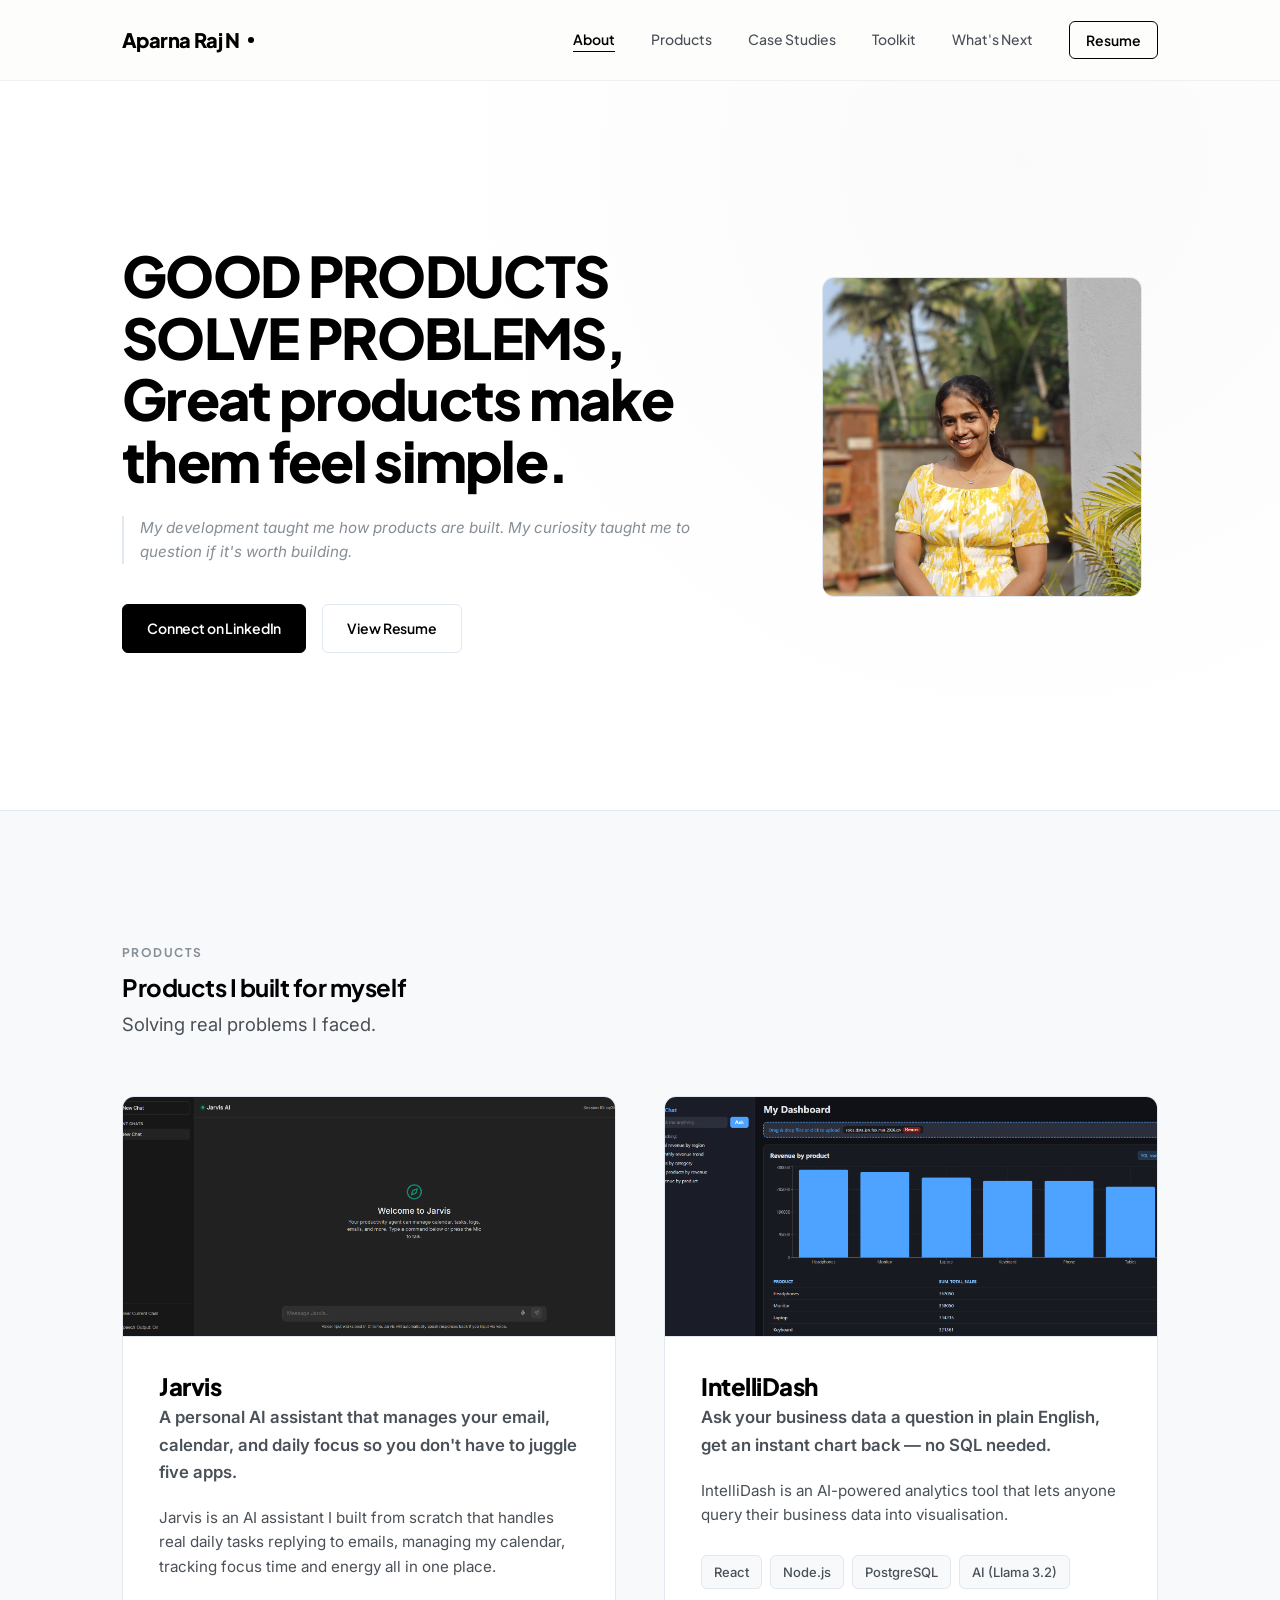
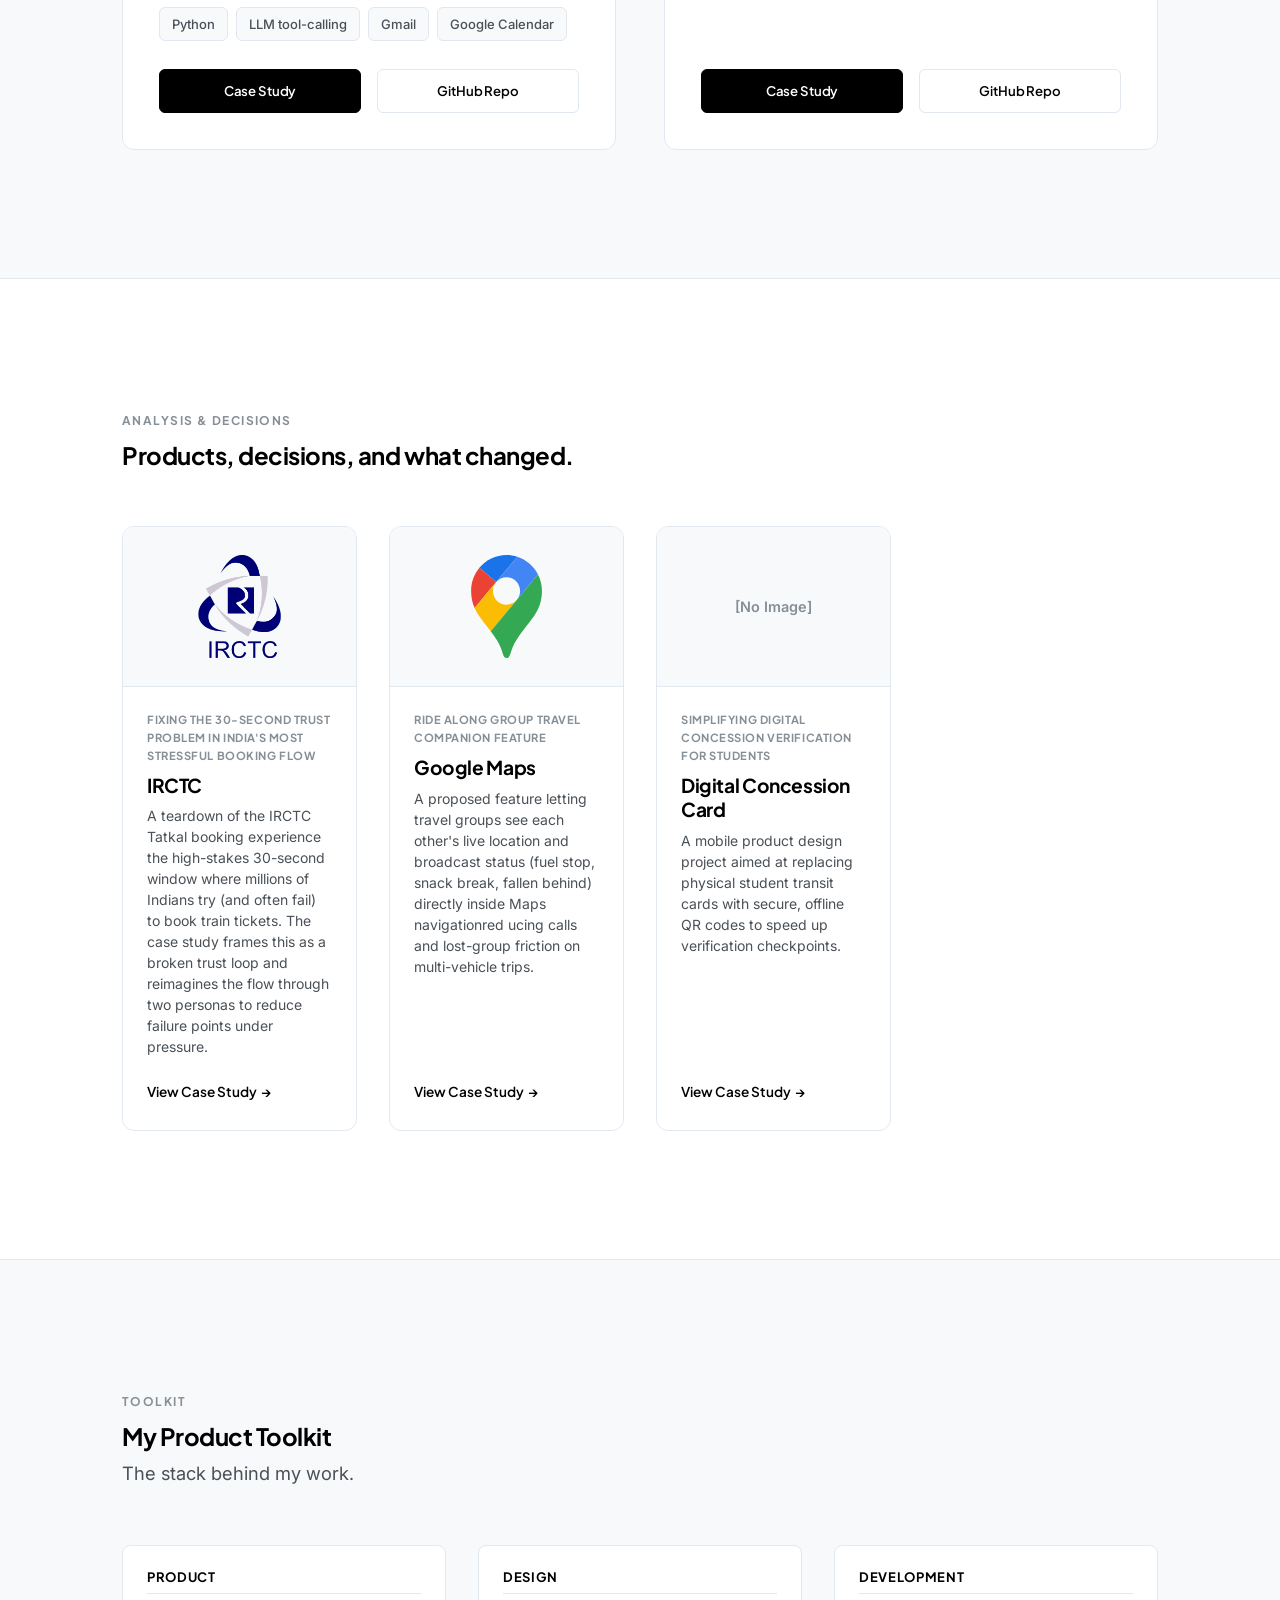
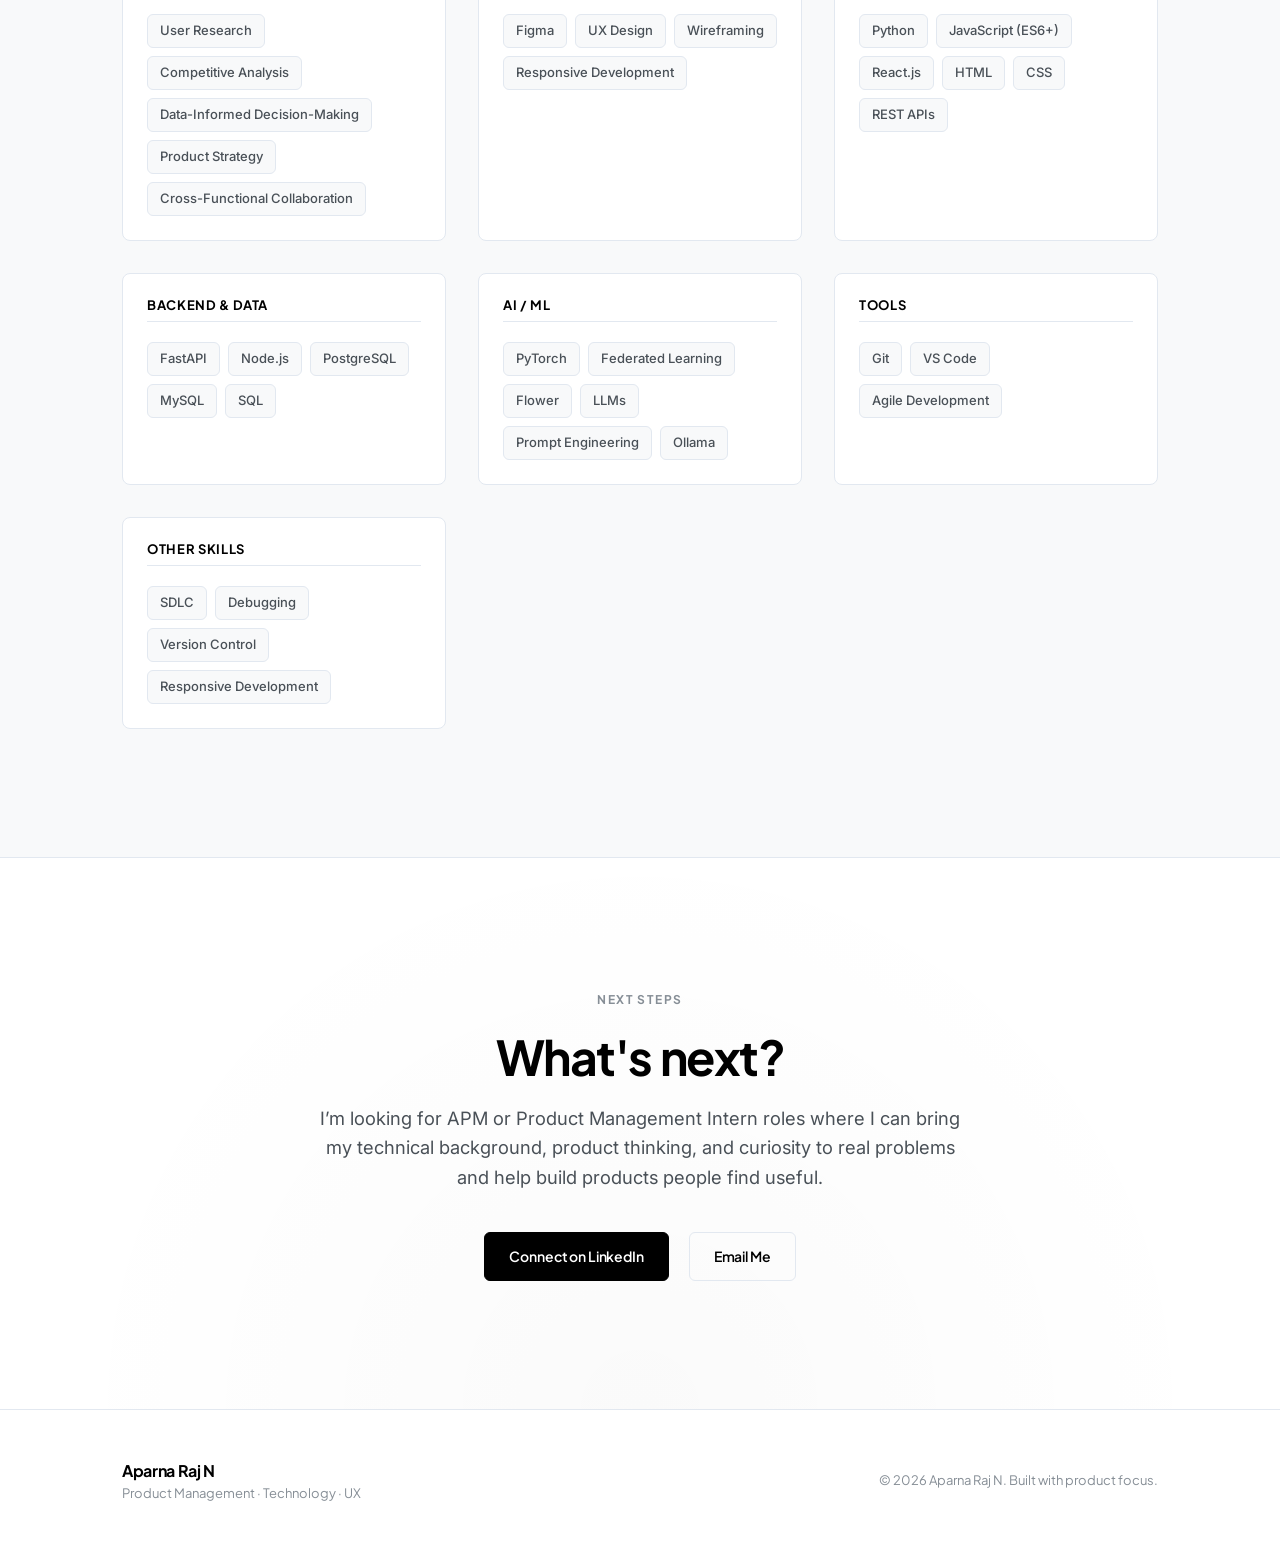
==== index.html @ 13a11ca1 "Initial commit: Dynamic product portfolio with official case studies" ====
<!DOCTYPE html>
<html lang="en">
<head>
  <meta charset="UTF-8">
  <meta name="viewport" content="width=device-width, initial-scale=1.0">
  <title>Product Management Portfolio</title>
  <meta name="description" content="Product Management / Product Builder Portfolio Website">
  <link rel="stylesheet" href="style.css?v=1.2">
</head>
<body>

  <!-- Sticky/Minimal Navigation Bar -->
  <header id="mainHeader">
    <div class="container nav-container">
      <a href="#" class="logo" id="logoName">
        <!-- Dynamically filled -->
      </a>
      
      <button class="mobile-nav-toggle" id="menuToggle" aria-label="Toggle navigation menu">
        <span class="hamburger"></span>
      </button>

      <nav class="nav-menu-wrapper">
        <ul class="nav-menu" id="navMenu">
          <li><a href="#about" class="nav-link">About</a></li>
          <li><a href="#products" class="nav-link">Products</a></li>
          <li><a href="#case-studies" class="nav-link">Case Studies</a></li>
          <li><a href="#toolkit" class="nav-link">Toolkit</a></li>
          <li><a href="#whats-next" class="nav-link">What's Next</a></li>
          <li><a href="#" class="nav-resume-btn" id="navResume" target="_blank" rel="noopener">Resume</a></li>
        </ul>
      </nav>
    </div>
  </header>

  <!-- HERO / ABOUT Section -->
  <section class="hero" id="about">
    <div class="container">
      <div class="about-layout">
        <!-- Left Column -->
        <div class="about-info">
          <span class="eyebrow-text" id="heroEyebrow"></span>
          <h1 class="hero-headline" id="heroHeadline"></h1>
          <p class="about-p" id="heroAbout"></p>
          <p class="subline-text" id="heroSubline"></p>
          <div class="hero-actions" id="heroActions">
            <a href="#" class="btn btn-primary" id="heroLinkedIn" target="_blank" rel="noopener">Connect on LinkedIn</a>
            <a href="#" class="btn btn-secondary" id="heroResume" target="_blank" rel="noopener">View Resume</a>
          </div>
        </div>
        <!-- Right Column -->
        <div class="about-visual" id="aboutVisual">
          <div class="photo-container" id="photoContainer">
            <!-- Dynamically populated if photo is provided -->
          </div>
        </div>
      </div>
    </div>
  </section>

  <!-- PRODUCTS I BUILT FOR MYSELF Section -->
  <section class="section-padding products-section" id="products">
    <div class="container">
      <div class="section-header">
        <span class="section-label">Products</span>
        <h2>Products I built for myself</h2>
        <p class="section-subheading">Solving real problems I faced.</p>
      </div>
      <div class="products-grid" id="productsGrid">
        <!-- Dynamic product cards -->
      </div>
    </div>
  </section>

  <!-- CASE STUDIES Section -->
  <section class="section-padding case-studies-section" id="case-studies">
    <div class="container">
      <div class="section-header">
        <span class="section-label">Analysis & Decisions</span>
        <h2>Products, decisions, and what changed.</h2>
      </div>
      <div class="case-studies-grid" id="caseStudiesGrid">
        <!-- Dynamic case study cards -->
      </div>
    </div>
  </section>

  <!-- PRODUCT TOOLKIT Section -->
  <section class="section-padding toolkit-section" id="toolkit">
    <div class="container">
      <div class="section-header">
        <span class="section-label">Toolkit</span>
        <h2>My Product Toolkit</h2>
        <p class="section-subheading">The stack behind my work.</p>
      </div>
      <div class="toolkit-grid" id="toolkitGrid">
        <!-- Dynamic categories -->
      </div>
    </div>
  </section>

  <!-- WHAT'S NEXT Section -->
  <section class="section-padding contact-section" id="whats-next">
    <div class="container">
      <div class="contact-box">
        <span class="section-label" id="whatsNextEyebrow">Next Steps</span>
        <h2 id="whatsNextHeading"></h2>
        <p id="whatsNextDescription"></p>
        
        <div class="contact-buttons" id="contactButtons">
          <a href="#" class="btn btn-primary" id="contactLinkedIn" target="_blank" rel="noopener">Connect on LinkedIn</a>
          <a href="#" class="btn btn-secondary" id="contactEmail">Email Me</a>
        </div>
      </div>
    </div>
  </section>

  <!-- FOOTER -->
  <footer>
    <div class="container footer-container">
      <div>
        <div class="footer-brand" id="footerBrand"></div>
        <div class="footer-subtitle" id="footerSubtitle">Product Management · Technology · UX</div>
      </div>
      <div class="footer-copy" id="footerCopy">
      </div>
    </div>
  </footer>

  <!-- Link portfolio data configuration first, then app logic -->
  <script src="portfolio-data.js?v=1.2"></script>
  <script src="main.js?v=1.2"></script>
</body>
</html>
---- style.css ----
@import url('https://fonts.googleapis.com/css2?family=Plus+Jakarta+Sans:ital,wght@0,300;0,400;0,500;0,600;0,700;0,800;1,400&family=Inter:wght@300;400;500;600;700&display=swap');

/* --- CUSTOM VARIABLES --- */
:root {
  --bg-primary: #FFFFFF;      /* Pure white */
  --bg-secondary: #F8F9FA;    /* Soft gray */
  --bg-accent-light: #E9ECEF; /* Soft gray tag background */
  --text-primary: #000000;    /* Monochrome black */
  --text-secondary: #495057;  /* Slate/zinc dark gray */
  --text-muted: #868E96;      /* Muted gray */
  --accent: #000000;          /* Monochrome black */
  --accent-hover: #212529;    /* Dark gray for hover */
  --accent-rgb: 0, 0, 0;      /* RGB components of accent */
  --border-color: #E2E8F0;    /* Thin subtle border */
  --border-hover: #495057;    /* Active border */
  --font-display: 'Plus Jakarta Sans', -apple-system, BlinkMacSystemFont, "Segoe UI", Roboto, sans-serif;
  --font-body: 'Inter', -apple-system, BlinkMacSystemFont, "Segoe UI", Roboto, sans-serif;
  --max-width: 1100px;
  --transition-smooth: 0.4s cubic-bezier(0.16, 1, 0.3, 1);
  --transition-fast: 0.2s cubic-bezier(0.16, 1, 0.3, 1);
}

/* --- RESET & BASE STYLES --- */
* {
  box-sizing: border-box;
  margin: 0;
  padding: 0;
}

html {
  scroll-behavior: smooth;
  background-color: var(--bg-primary);
  color: var(--text-primary);
  font-family: var(--font-body);
  font-size: 16px;
  line-height: 1.6;
  -webkit-font-smoothing: antialiased;
  -moz-osx-font-smoothing: grayscale;
}

body {
  overflow-x: hidden;
  background-color: var(--bg-primary);
}

a {
  color: inherit;
  text-decoration: none;
  transition: var(--transition-fast);
}

img {
  max-width: 100%;
  height: auto;
  display: block;
}

/* --- TYPOGRAPHY --- */
h1, h2, h3, h4, h5, h6 {
  font-family: var(--font-display);
  font-weight: 700;
  line-height: 1.15;
  letter-spacing: -0.02em;
  color: var(--text-primary);
}

p {
  color: var(--text-secondary);
  font-weight: 400;
  line-height: 1.625;
}

.text-lead {
  font-size: 1.25rem;
  line-height: 1.5;
  color: var(--text-secondary);
  font-weight: 400;
}

.text-small {
  font-size: 0.875rem;
  color: var(--text-secondary);
}

.section-tag {
  font-family: var(--font-display);
  font-size: 0.75rem;
  font-weight: 700;
  text-transform: uppercase;
  letter-spacing: 0.12em;
  color: var(--accent);
  display: inline-block;
  margin-bottom: 1rem;
}

/* --- LAYOUT UTILITIES --- */
.container {
  max-width: var(--max-width);
  margin: 0 auto;
  padding: 0 2rem;
}

.section-padding {
  padding: 8rem 0;
}

.grid {
  display: grid;
  gap: 2rem;
}

.flex {
  display: flex;
  gap: 1rem;
  align-items: center;
}

/* --- BUTTONS --- */
.btn {
  display: inline-flex;
  align-items: center;
  justify-content: center;
  font-family: var(--font-display);
  font-weight: 600;
  font-size: 0.875rem;
  padding: 0.75rem 1.5rem;
  border-radius: 6px;
  cursor: pointer;
  transition: var(--transition-smooth);
  gap: 0.5rem;
  letter-spacing: -0.01em;
}

.btn-primary {
  background-color: var(--accent);
  color: #ffffff;
  border: 1px solid var(--accent);
}

.btn-primary:hover {
  background-color: var(--accent-hover);
  border-color: var(--accent-hover);
  transform: translateY(-1px);
}

.btn-secondary {
  background-color: transparent;
  color: var(--text-primary);
  border: 1px solid var(--border-color);
}

.btn-secondary:hover {
  background-color: var(--bg-secondary);
  border-color: var(--border-hover);
  transform: translateY(-1px);
}

/* --- NAVIGATION HEADER --- */
header {
  position: fixed;
  top: 0;
  left: 0;
  right: 0;
  z-index: 100;
  background-color: rgba(253, 253, 251, 0.85);
  backdrop-filter: blur(12px);
  -webkit-backdrop-filter: blur(12px);
  border-bottom: 1px solid rgba(228, 228, 231, 0.5);
  transition: var(--transition-smooth);
}

header.scrolled {
  padding: 0.75rem 0;
  background-color: rgba(253, 253, 251, 0.95);
  box-shadow: 0 4px 30px rgba(0, 0, 0, 0.02);
}

.nav-container {
  display: flex;
  justify-content: space-between;
  align-items: center;
  height: 5rem;
  transition: var(--transition-smooth);
}

header.scrolled .nav-container {
  height: 4rem;
}

.logo {
  font-family: var(--font-display);
  font-weight: 800;
  font-size: 1.25rem;
  letter-spacing: -0.03em;
  color: var(--text-primary);
  display: flex;
  align-items: center;
  gap: 0.5rem;
}

.logo-dot {
  width: 6px;
  height: 6px;
  background-color: var(--accent);
  border-radius: 50%;
  display: inline-block;
}

.nav-menu {
  display: flex;
  list-style: none;
  align-items: center;
  gap: 2.25rem;
}

.nav-link {
  font-family: var(--font-display);
  font-size: 0.875rem;
  font-weight: 500;
  color: var(--text-secondary);
  position: relative;
  padding: 0.25rem 0;
}

.nav-link:hover {
  color: var(--text-primary);
}

.nav-link::after {
  content: '';
  position: absolute;
  bottom: 0;
  left: 0;
  width: 100%;
  height: 1.5px;
  background-color: var(--accent);
  transform: scaleX(0);
  transform-origin: right;
  transition: transform 0.3s cubic-bezier(0.16, 1, 0.3, 1);
}

.nav-link:hover::after,
.nav-link.active::after {
  transform: scaleX(1);
  transform-origin: left;
}

.nav-link.active {
  color: var(--text-primary);
  font-weight: 600;
}

.nav-resume-btn {
  font-family: var(--font-display);
  font-size: 0.875rem;
  font-weight: 600;
  color: var(--accent);
  border: 1.5px solid var(--accent);
  padding: 0.45rem 1rem;
  border-radius: 6px;
  transition: var(--transition-smooth);
}

.nav-resume-btn:hover {
  background-color: var(--accent);
  color: #ffffff;
}

/* Mobile Nav Toggle */
.mobile-nav-toggle {
  display: none;
  background: none;
  border: none;
  cursor: pointer;
  padding: 0.5rem;
  z-index: 110;
}

.hamburger {
  display: block;
  width: 20px;
  height: 2px;
  background-color: var(--text-primary);
  position: relative;
  transition: var(--transition-smooth);
}

.hamburger::before,
.hamburger::after {
  content: '';
  display: block;
  width: 20px;
  height: 2px;
  background-color: var(--text-primary);
  position: absolute;
  transition: var(--transition-smooth);
}

.hamburger::before { top: -6px; }
.hamburger::after { bottom: -6px; }

.mobile-nav-toggle.active .hamburger {
  background-color: transparent;
}
.mobile-nav-toggle.active .hamburger::before {
  transform: rotate(45deg);
  top: 0;
}
.mobile-nav-toggle.active .hamburger::after {
  transform: rotate(-45deg);
  bottom: 0;
}

/* --- HERO / ABOUT SECTION --- */
.hero {
  min-height: 90vh;
  display: flex;
  align-items: center;
  padding-top: 8rem;
  padding-bottom: 4rem;
  background: radial-gradient(circle at 80% 20%, rgba(0, 0, 0, 0.02) 0%, transparent 50%);
}

.about-layout {
  display: grid;
  grid-template-columns: 1.25fr 0.75fr;
  gap: 6rem;
  align-items: center;
}

.about-info {
  display: flex;
  flex-direction: column;
  gap: 1.5rem;
}

.eyebrow-text {
  font-family: var(--font-display);
  font-size: 0.75rem;
  font-weight: 700;
  text-transform: uppercase;
  letter-spacing: 0.12em;
  color: var(--text-muted);
}

.hero-headline {
  font-size: 3.5rem;
  font-weight: 800;
  line-height: 1.1;
  letter-spacing: -0.03em;
  color: var(--text-primary);
}

.about-p {
  font-size: 1.15rem;
  line-height: 1.6;
  color: var(--text-secondary);
}

.subline-text {
  font-size: 0.95rem;
  line-height: 1.6;
  color: var(--text-muted);
  border-left: 2px solid var(--border-color);
  padding-left: 1rem;
  font-style: italic;
}

.hero-actions {
  display: flex;
  gap: 1rem;
  margin-top: 1rem;
  flex-wrap: wrap;
}

.about-visual {
  display: flex;
  justify-content: center;
  align-items: center;
}

.photo-container {
  width: 100%;
  max-width: 320px;
  aspect-ratio: 1;
  border-radius: 12px;
  border: 1px solid var(--border-color);
  background-color: var(--bg-secondary);
  overflow: hidden;
  display: flex;
  align-items: center;
  justify-content: center;
  transition: var(--transition-smooth);
}

.photo-container:hover {
  border-color: var(--border-hover);
  transform: translateY(-2px);
}

.photo-container img {
  width: 100%;
  height: 100%;
  object-fit: cover;
}

/* --- PORTFOLIO SECTIONS & GRIDS --- */
.section-label {
  font-family: var(--font-display);
  font-size: 0.75rem;
  font-weight: 700;
  text-transform: uppercase;
  letter-spacing: 0.12em;
  color: var(--text-muted);
  display: inline-block;
  margin-bottom: 0.75rem;
}

.section-subheading {
  font-size: 1.15rem;
  color: var(--text-secondary);
  margin-top: 0.5rem;
  font-weight: 400;
}

/* Products I Built For Myself Section */
.products-section {
  border-top: 1px solid var(--border-color);
  background-color: var(--bg-secondary);
}

.products-grid {
  display: grid;
  grid-template-columns: repeat(2, 1fr);
  gap: 3rem;
  margin-top: 3.5rem;
}

.product-card {
  display: flex;
  flex-direction: column;
  background-color: var(--bg-primary);
  border: 1px solid var(--border-color);
  border-radius: 12px;
  overflow: hidden;
  transition: var(--transition-smooth);
}

.product-card:hover {
  transform: translateY(-4px);
  border-color: var(--border-hover);
  box-shadow: 0 12px 30px rgba(0, 0, 0, 0.03);
}

.product-card-image {
  height: 240px;
  background-color: var(--bg-secondary);
  position: relative;
  overflow: hidden;
  display: flex;
  align-items: center;
  justify-content: center;
  border-bottom: 1px solid var(--border-color);
}

.product-card-image img {
  width: 100%;
  height: 100%;
  object-fit: cover;
  transition: var(--transition-smooth);
}

.product-card:hover .product-card-image img {
  transform: scale(1.02);
}

.product-card-content {
  padding: 2.25rem;
  display: flex;
  flex-direction: column;
  flex-grow: 1;
  gap: 1.25rem;
}

.product-card-header {
  display: flex;
  flex-direction: column;
  gap: 0.25rem;
}

.product-card-name {
  font-size: 1.5rem;
  font-weight: 800;
  letter-spacing: -0.02em;
  color: var(--text-primary);
}

.product-card-tagline {
  font-size: 1.05rem;
  font-weight: 600;
  color: var(--text-secondary);
}

.product-card-desc {
  font-size: 0.95rem;
  line-height: 1.6;
  color: var(--text-secondary);
  margin-bottom: 0.5rem;
}

.product-card-tech {
  display: flex;
  flex-wrap: wrap;
  gap: 0.5rem;
  margin-bottom: 0.5rem;
}

.product-card-actions {
  display: flex;
  gap: 1rem;
  margin-top: auto;
}

.product-card-actions .btn {
  flex: 1;
  padding: 0.65rem 1rem;
  font-size: 0.825rem;
}

/* Case Studies Section */
.case-studies-section {
  border-top: 1px solid var(--border-color);
}

.case-studies-grid {
  display: grid;
  grid-template-columns: repeat(4, 1fr);
  gap: 2rem;
  margin-top: 3.5rem;
}

.case-study-card {
  display: flex;
  flex-direction: column;
  background-color: var(--bg-primary);
  border: 1px solid var(--border-color);
  border-radius: 12px;
  overflow: hidden;
  transition: var(--transition-smooth);
}

.case-study-card:hover {
  transform: translateY(-4px);
  border-color: var(--border-hover);
  box-shadow: 0 12px 30px rgba(0, 0, 0, 0.03);
}

.case-study-card-image {
  height: 160px;
  background-color: var(--bg-secondary);
  overflow: hidden;
  display: flex;
  align-items: center;
  justify-content: center;
  border-bottom: 1px solid var(--border-color);
  padding: 1.75rem; /* Breathing room for logos */
}

.case-study-card-image img {
  max-width: 100%;
  max-height: 100%;
  object-fit: contain;
  transition: var(--transition-smooth);
}

.case-study-card:hover .case-study-card-image img {
  transform: scale(1.02);
}

.case-study-card-content {
  padding: 1.5rem;
  display: flex;
  flex-direction: column;
  flex-grow: 1;
}

.case-study-card-subtitle {
  font-family: var(--font-display);
  font-size: 0.7rem;
  font-weight: 700;
  text-transform: uppercase;
  letter-spacing: 0.05em;
  color: var(--text-muted);
  margin-bottom: 0.5rem;
}

.case-study-card-title {
  font-size: 1.2rem;
  font-weight: 700;
  line-height: 1.3;
  margin-bottom: 0.5rem;
  color: var(--text-primary);
}

.case-study-card-desc {
  font-size: 0.875rem;
  color: var(--text-secondary);
  line-height: 1.5;
  margin-bottom: 1.5rem;
  flex-grow: 1;
}

.case-study-card-link {
  display: inline-flex;
  align-items: center;
  font-family: var(--font-display);
  font-weight: 600;
  font-size: 0.85rem;
  color: var(--text-primary);
  gap: 0.25rem;
  margin-top: auto;
  border-bottom: 1px solid transparent;
  width: fit-content;
  padding-bottom: 2px;
  transition: var(--transition-fast);
}

.case-study-card-link span {
  transition: var(--transition-smooth);
}

.case-study-card:hover .case-study-card-link {
  border-bottom-color: var(--text-primary);
}

.case-study-card:hover .case-study-card-link span {
  transform: translateX(4px);
}

/* Product Toolkit Section */
.toolkit-section {
  border-top: 1px solid var(--border-color);
  background-color: var(--bg-secondary);
}

.toolkit-grid {
  display: grid;
  grid-template-columns: repeat(auto-fill, minmax(240px, 1fr));
  gap: 2rem;
  margin-top: 3.5rem;
}

.toolkit-category-card {
  border: 1px solid var(--border-color);
  border-radius: 8px;
  padding: 1.5rem;
  background-color: var(--bg-primary);
  display: flex;
  flex-direction: column;
  gap: 1.25rem;
  transition: var(--transition-smooth);
}

.toolkit-category-card:hover {
  border-color: var(--border-hover);
  transform: translateY(-2px);
}

.toolkit-category-title {
  font-family: var(--font-display);
  font-size: 0.8125rem;
  font-weight: 700;
  text-transform: uppercase;
  letter-spacing: 0.05em;
  color: var(--text-primary);
  border-bottom: 1px solid var(--border-color);
  padding-bottom: 0.5rem;
}

.toolkit-chips-container {
  display: flex;
  flex-wrap: wrap;
  gap: 0.5rem;
}

.toolkit-chip {
  font-size: 0.8125rem;
  background-color: var(--bg-secondary);
  border: 1px solid var(--border-color);
  padding: 0.35rem 0.75rem;
  border-radius: 6px;
  font-weight: 500;
  color: var(--text-secondary);
  transition: var(--transition-fast);
}

.toolkit-chip:hover {
  background-color: var(--bg-accent-light);
  color: var(--text-primary);
  border-color: var(--border-hover);
}

/* What's Next Section */
.contact-section {
  border-top: 1px solid var(--border-color);
  text-align: center;
  background: radial-gradient(circle at center bottom, rgba(0, 0, 0, 0.02) 0%, transparent 70%);
}

.contact-box {
  max-width: 650px;
  margin: 0 auto;
}

.contact-box h2 {
  font-size: 3rem;
  letter-spacing: -0.03em;
  margin-top: 0.5rem;
  margin-bottom: 1.25rem;
}

.contact-box p {
  font-size: 1.15rem;
  line-height: 1.6;
  color: var(--text-secondary);
  margin-bottom: 2.5rem;
}

.contact-buttons {
  display: flex;
  justify-content: center;
  gap: 1.25rem;
}

/* --- FOOTER --- */
footer {
  border-top: 1px solid var(--border-color);
  padding: 3rem 0;
  font-family: var(--font-display);
}

.footer-container {
  display: flex;
  justify-content: space-between;
  align-items: center;
}

.footer-brand {
  font-weight: 700;
  font-size: 1rem;
  letter-spacing: -0.02em;
}

.footer-subtitle {
  font-size: 0.8125rem;
  color: var(--text-muted);
}

.footer-copy {
  font-size: 0.8125rem;
  color: var(--text-muted);
}

/* --- CASE STUDIES LAYOUT --- */
.case-study-progress {
  position: fixed;
  top: 0;
  left: 0;
  height: 3px;
  background-color: var(--accent);
  z-index: 101;
  width: 0%;
  transition: width 0.1s linear;
}

.case-study-hero {
  padding-top: 9rem;
  padding-bottom: 4rem;
  background-color: var(--bg-secondary);
  border-bottom: 1px solid var(--border-color);
}

.case-study-tag {
  display: inline-block;
  font-family: var(--font-display);
  font-size: 0.75rem;
  font-weight: 700;
  text-transform: uppercase;
  letter-spacing: 0.08em;
  color: var(--accent);
  background-color: var(--bg-accent-light);
  padding: 0.35rem 0.75rem;
  border-radius: 4px;
  margin-bottom: 1.5rem;
}

.case-study-hero h1 {
  font-size: 3.25rem;
  line-height: 1.15;
  letter-spacing: -0.03em;
  margin-bottom: 1.5rem;
  max-width: 900px;
}

.case-study-intro-grid {
  display: grid;
  grid-template-columns: 2fr 1fr;
  gap: 4rem;
  margin-top: 3rem;
  align-items: start;
}

.case-study-summary {
  font-size: 1.25rem;
  line-height: 1.55;
  color: var(--text-secondary);
  font-weight: 300;
}

.case-study-metadata {
  display: grid;
  grid-template-columns: repeat(2, 1fr);
  gap: 1.5rem;
  border-left: 1px solid var(--border-color);
  padding-left: 2rem;
}

.meta-item-label {
  font-family: var(--font-display);
  font-size: 0.75rem;
  text-transform: uppercase;
  letter-spacing: 0.05em;
  color: var(--text-muted);
  font-weight: 600;
  margin-bottom: 0.25rem;
}

.meta-item-value {
  font-size: 0.95rem;
  font-weight: 600;
  color: var(--text-primary);
}

.case-study-container {
  display: grid;
  grid-template-columns: 2.2fr 0.8fr;
  gap: 5rem;
  padding: 5rem 0;
}

.case-study-body section {
  margin-bottom: 4.5rem;
}

.case-study-body h2 {
  font-size: 1.875rem;
  letter-spacing: -0.02em;
  margin-bottom: 1.25rem;
  padding-bottom: 0.5rem;
  border-bottom: 1.5px solid var(--text-primary);
  display: flex;
  align-items: center;
  gap: 0.75rem;
}

.section-num {
  font-size: 1.1rem;
  color: var(--text-muted);
  font-weight: 400;
  font-family: var(--font-display);
}

.case-study-body h3 {
  font-size: 1.25rem;
  margin-top: 2rem;
  margin-bottom: 0.75rem;
}

.case-study-body p {
  font-size: 1.05rem;
  line-height: 1.65;
  margin-bottom: 1.5rem;
}

.case-study-body ul, .case-study-body ol {
  margin-bottom: 1.5rem;
  padding-left: 1.5rem;
  color: var(--text-secondary);
  font-size: 1.05rem;
  line-height: 1.65;
}

.case-study-body li {
  margin-bottom: 0.5rem;
}

.decision-card {
  background-color: var(--bg-secondary);
  border-left: 4px solid var(--accent);
  padding: 2rem;
  border-radius: 0 8px 8px 0;
  margin: 2.5rem 0;
}

.decision-card-title {
  font-family: var(--font-display);
  font-weight: 700;
  font-size: 1.05rem;
  color: var(--text-primary);
  margin-bottom: 0.75rem;
  text-transform: uppercase;
  letter-spacing: 0.02em;
  display: flex;
  align-items: center;
  gap: 0.5rem;
}

.decision-card p {
  margin-bottom: 0;
  font-size: 0.975rem;
}

.metrics-row {
  display: grid;
  grid-template-columns: repeat(3, 1fr);
  gap: 1.5rem;
  margin: 2.5rem 0;
}

.metric-card {
  background-color: var(--bg-primary);
  border: 1px solid var(--border-color);
  padding: 1.75rem;
  border-radius: 8px;
  text-align: center;
}

.metric-value {
  font-family: var(--font-display);
  font-size: 2.5rem;
  font-weight: 800;
  color: var(--accent);
  line-height: 1;
  margin-bottom: 0.5rem;
}

.metric-label {
  font-size: 0.875rem;
  font-weight: 600;
  color: var(--text-primary);
  margin-bottom: 0.25rem;
}

.metric-desc {
  font-size: 0.775rem;
  color: var(--text-muted);
}

.data-table-wrapper {
  overflow-x: auto;
  margin: 2.5rem 0;
  border: 1px solid var(--border-color);
  border-radius: 8px;
}

.data-table {
  width: 100%;
  border-collapse: collapse;
  text-align: left;
  font-size: 0.95rem;
}

.data-table th, .data-table td {
  padding: 1rem 1.25rem;
  border-bottom: 1px solid var(--border-color);
}

.data-table th {
  background-color: var(--bg-secondary);
  font-family: var(--font-display);
  font-weight: 700;
  color: var(--text-primary);
}

.data-table tr:last-child td {
  border-bottom: none;
}

.case-study-sidebar {
  position: sticky;
  top: 8rem;
  height: fit-content;
}

.sidebar-title {
  font-family: var(--font-display);
  font-size: 0.8125rem;
  font-weight: 700;
  text-transform: uppercase;
  letter-spacing: 0.05em;
  color: var(--text-muted);
  margin-bottom: 1.25rem;
}

.sidebar-toc {
  list-style: none;
  display: flex;
  flex-direction: column;
  gap: 0.75rem;
}

.toc-link {
  font-size: 0.875rem;
  color: var(--text-secondary);
  display: block;
  border-left: 2px solid transparent;
  padding-left: 0.75rem;
  transition: var(--transition-fast);
}

.toc-link:hover, .toc-link.active {
  color: var(--accent);
  border-left-color: var(--accent);
  font-weight: 500;
}

.case-study-image {
  margin: 3rem 0;
  border: 1px solid var(--border-color);
  border-radius: 12px;
  overflow: hidden;
  box-shadow: 0 20px 40px rgba(0,0,0,0.02);
}

.case-study-image caption {
  display: block;
  padding: 1rem 1.5rem;
  background-color: var(--bg-secondary);
  font-size: 0.85rem;
  color: var(--text-secondary);
  border-top: 1px solid var(--border-color);
  text-align: left;
}

/* --- RESUME PAGE & PRINT STYLES --- */
.resume-section {
  padding-top: 8rem;
  padding-bottom: 5rem;
}

.resume-header-row {
  display: flex;
  justify-content: space-between;
  align-items: flex-end;
  border-bottom: 2px solid var(--text-primary);
  padding-bottom: 1.5rem;
  margin-bottom: 3rem;
}

.resume-name h1 {
  font-size: 2.75rem;
  letter-spacing: -0.03em;
  margin-bottom: 0.25rem;
}

.resume-title-sub {
  font-size: 1.15rem;
  color: var(--text-secondary);
  font-weight: 500;
  font-family: var(--font-display);
}

.resume-contact-info {
  text-align: right;
  font-size: 0.875rem;
  color: var(--text-secondary);
  line-height: 1.5;
}

.resume-layout {
  display: grid;
  grid-template-columns: 2fr 1fr;
  gap: 4rem;
}

.resume-block {
  margin-bottom: 2.5rem;
}

.resume-block-title {
  font-size: 1.25rem;
  text-transform: uppercase;
  letter-spacing: 0.05em;
  border-bottom: 1px solid var(--border-color);
  padding-bottom: 0.5rem;
  margin-bottom: 1.25rem;
}

.resume-item {
  margin-bottom: 1.75rem;
}

.resume-item:last-child {
  margin-bottom: 0;
}

.resume-item-header {
  display: flex;
  justify-content: space-between;
  align-items: baseline;
  margin-bottom: 0.5rem;
}

.resume-item-title {
  font-size: 1.05rem;
  font-weight: 700;
}

.resume-item-org {
  font-size: 0.95rem;
  color: var(--accent);
  font-weight: 600;
}

.resume-item-date {
  font-size: 0.85rem;
  color: var(--text-muted);
  font-weight: 500;
}

.resume-item-bullets {
  padding-left: 1.25rem;
  font-size: 0.925rem;
  color: var(--text-secondary);
}

.resume-item-bullets li {
  margin-bottom: 0.35rem;
}

.skills-list {
  display: flex;
  flex-wrap: wrap;
  gap: 0.5rem;
}

.skill-tag {
  font-size: 0.8125rem;
  background-color: var(--bg-secondary);
  border: 1px solid var(--border-color);
  padding: 0.35rem 0.75rem;
  border-radius: 4px;
  font-weight: 500;
}

/* --- PRODUCT THINKING VIEW INTRO --- */
.thinking-intro {
  padding-top: 9rem;
  padding-bottom: 3rem;
}

/* --- ANIMATION DEFINITIONS --- */
.animate-fade-in {
  opacity: 0;
  transform: translateY(15px);
  animation: fadeInUp 0.8s cubic-bezier(0.16, 1, 0.3, 1) forwards;
}

@keyframes bounce {
  0%, 20%, 50%, 80%, 100% {
    transform: translateY(0);
  }
  40% {
    transform: translateY(-4px);
  }
  60% {
    transform: translateY(-2px);
  }
}

@keyframes fadeInUp {
  from {
    opacity: 0;
    transform: translateY(15px);
  }
  to {
    opacity: 1;
    transform: translateY(0);
  }
}

/* --- PRINT RULES --- */
@media print {
  body {
    background-color: #ffffff !important;
    color: #000000 !important;
    font-size: 11pt !important;
  }
  
  header, footer, .btn, .no-print {
    display: none !important;
  }

  .resume-section {
    padding-top: 0 !important;
    padding-bottom: 0 !important;
  }

  .resume-header-row {
    border-bottom: 2px solid #000000 !important;
    margin-bottom: 20px !important;
    padding-bottom: 10px !important;
  }

  .resume-name h1 {
    font-size: 24pt !important;
  }

  .resume-title-sub {
    font-size: 12pt !important;
  }

  .resume-layout {
    display: block !important;
  }

  .resume-block {
    margin-bottom: 18px !important;
    page-break-inside: avoid;
  }

  .resume-block-title {
    font-size: 11pt !important;
    border-bottom: 1px solid #000000 !important;
    margin-bottom: 8px !important;
    padding-bottom: 2px !important;
  }

  .resume-item {
    margin-bottom: 12px !important;
  }

  .resume-item-title {
    font-size: 10.5pt !important;
  }

  .resume-item-org {
    color: #000000 !important;
  }

  .resume-item-bullets {
    padding-left: 15px !important;
  }

  .resume-item-bullets li {
    margin-bottom: 2px !important;
  }

  .skills-list {
    gap: 4px !important;
  }

  .skill-tag {
    background: none !important;
    border: 1px solid #cccccc !important;
    padding: 2px 6px !important;
    font-size: 9pt !important;
  }
}

/* --- RESPONSIVE MEDIA QUERIES --- */
@media (max-width: 1024px) {
  :root {
    --max-width: 900px;
  }
  
  .about-layout {
    gap: 3rem;
  }

  .project-grid {
    gap: 2rem;
  }

  .case-study-container {
    gap: 3rem;
  }
}

@media (max-width: 768px) {
  html {
    font-size: 15px;
  }

  .section-padding {
    padding: 5rem 0;
  }

  .mobile-nav-toggle {
    display: block;
  }

  .nav-menu {
    position: fixed;
    top: 5rem;
    left: 0;
    right: 0;
    bottom: 0;
    background-color: var(--bg-primary);
    flex-direction: column;
    padding: 3rem 2rem;
    align-items: flex-start;
    gap: 2rem;
    transform: translateY(100%);
    opacity: 0;
    pointer-events: none;
    transition: transform var(--transition-smooth), opacity var(--transition-smooth);
    border-top: 1px solid var(--border-color);
  }

  header.scrolled .nav-menu {
    top: 4rem;
  }

  .nav-menu.active {
    transform: translateY(0);
    opacity: 1;
    pointer-events: auto;
  }

  .nav-resume-btn {
    width: 100%;
    text-align: center;
    margin-top: 1rem;
  }

  .hero {
    min-height: auto;
    padding-top: 8rem;
    padding-bottom: 4rem;
  }

  .about-layout {
    grid-template-columns: 1fr;
    gap: 3rem;
    text-align: left;
  }

  .hero-headline {
    font-size: 2.5rem;
  }

  .about-visual {
    order: -1; /* Display profile photo above text on mobile */
  }

  .photo-container {
    max-width: 240px;
  }

  .project-grid {
    grid-template-columns: 1fr;
  }
  
  .project-card {
    grid-column: span 1 !important;
  }

  .project-card-content {
    flex-direction: column !important;
    align-items: flex-start !important;
  }

  .project-card-content > div:last-child {
    align-items: flex-start !important;
    margin-top: 1.5rem;
  }

  .contact-box h2 {
    font-size: 2.25rem;
  }

  .contact-buttons {
    flex-direction: column;
    align-items: center;
    gap: 1rem;
  }

  .contact-buttons .btn {
    width: 100%;
    max-width: 300px;
  }

  .footer-container {
    flex-direction: column;
    text-align: center;
    gap: 1.5rem;
  }

  .case-study-intro-grid {
    grid-template-columns: 1fr;
    gap: 2rem;
  }

  .case-study-metadata {
    border-left: none;
    border-top: 1px solid var(--border-color);
    padding-left: 0;
    padding-top: 1.5rem;
  }

  .case-study-container {
    grid-template-columns: 1fr;
  }

  .case-study-sidebar {
    display: none;
  }

  .metrics-row {
    grid-template-columns: 1fr;
    gap: 1rem;
  }

  .resume-layout {
    grid-template-columns: 1fr;
    gap: 3rem;
  }

  .resume-header-row {
    flex-direction: column;
    align-items: flex-start;
    gap: 1rem;
  }

  .resume-contact-info {
    text-align: left;
  }
}
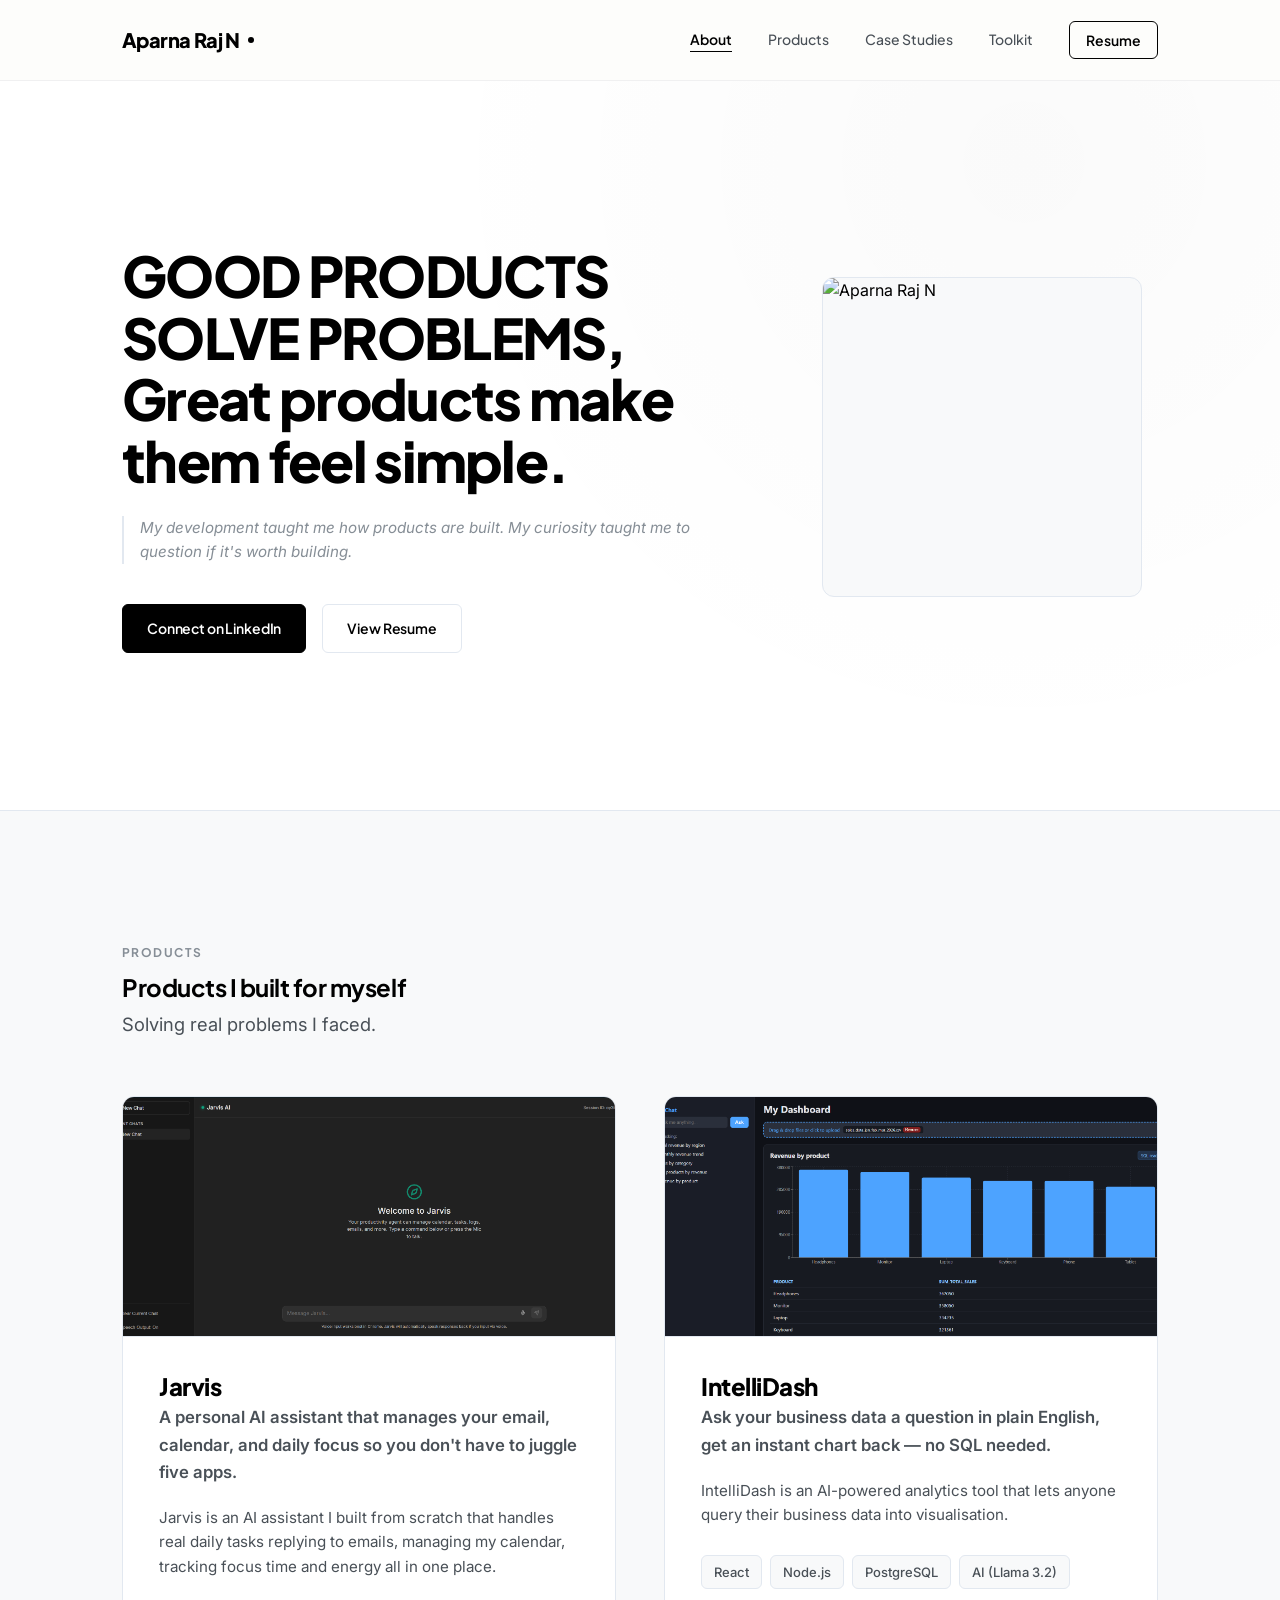
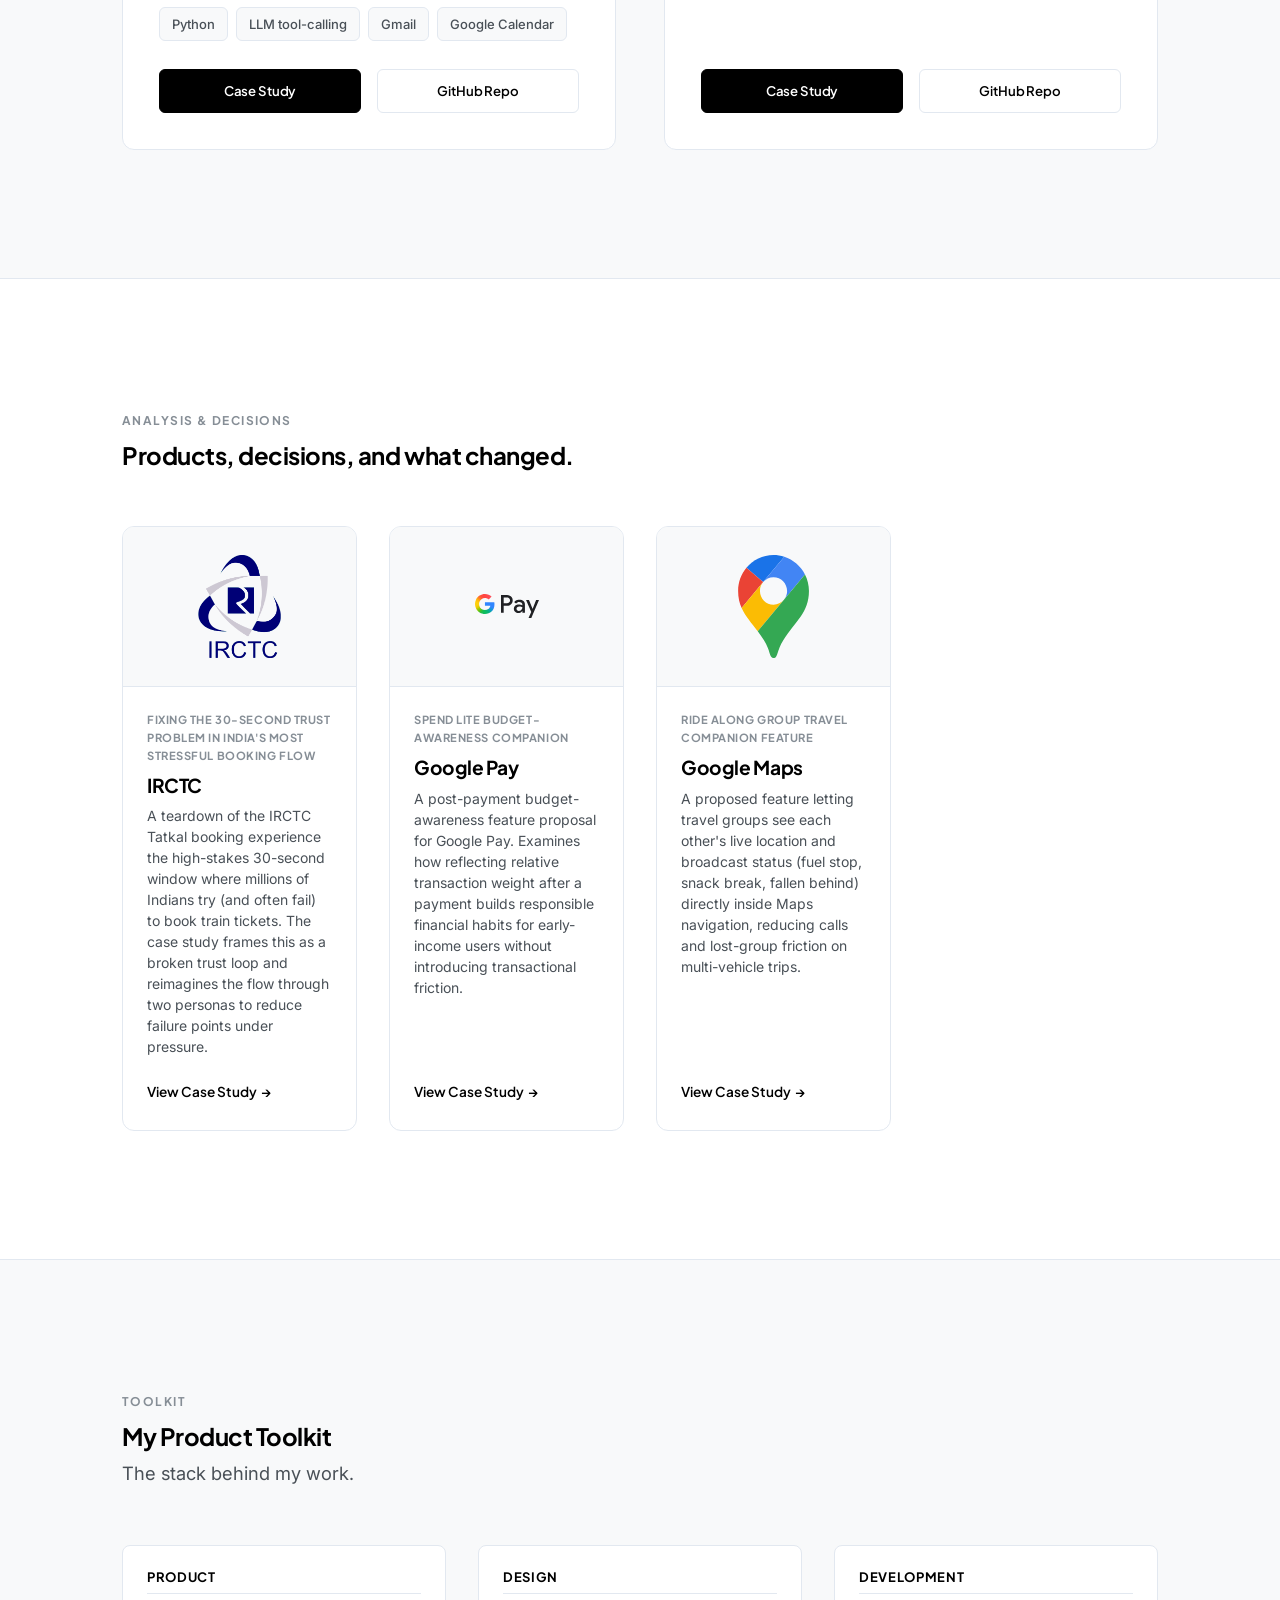
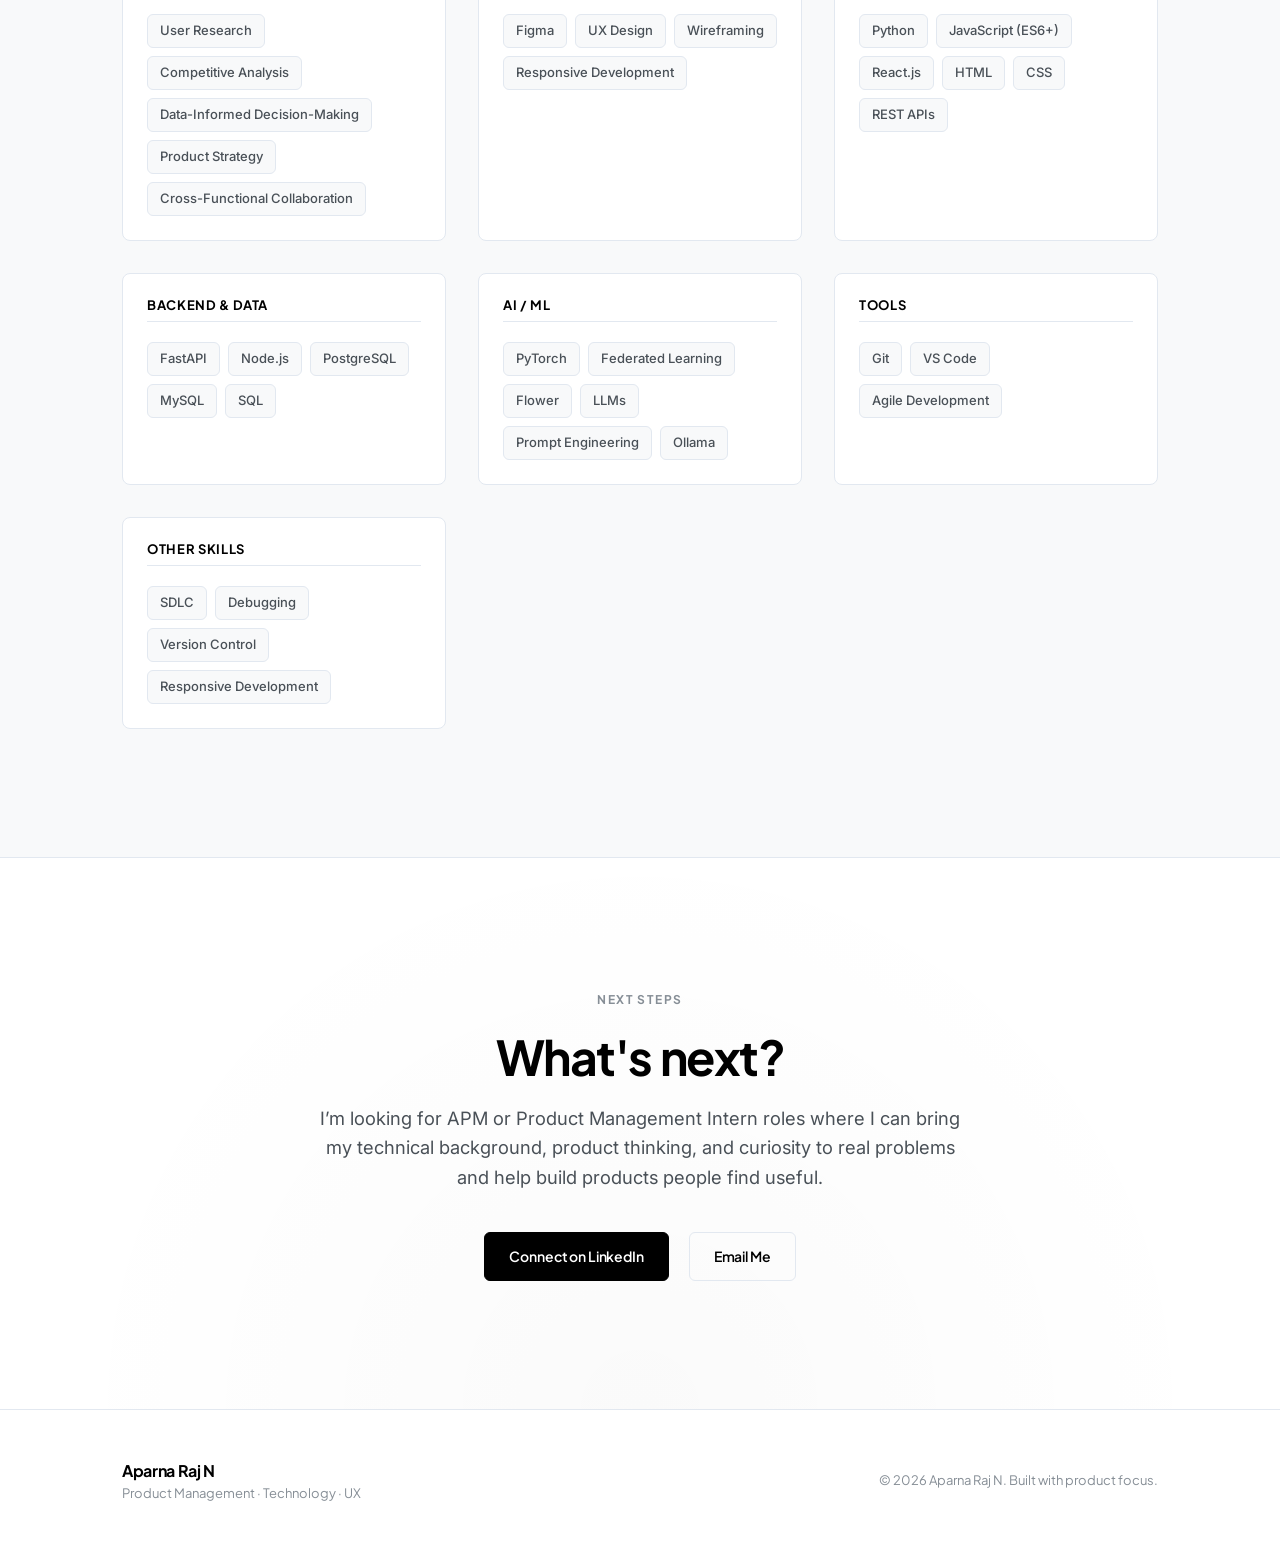
==== commit 641604eb: "Remove What's Next from index navbar and update resume links on subpages" ====
--- a/index.html
+++ b/index.html
@@ -26,7 +26,6 @@
           <li><a href="#products" class="nav-link">Products</a></li>
           <li><a href="#case-studies" class="nav-link">Case Studies</a></li>
           <li><a href="#toolkit" class="nav-link">Toolkit</a></li>
-          <li><a href="#whats-next" class="nav-link">What's Next</a></li>
           <li><a href="#" class="nav-resume-btn" id="navResume" target="_blank" rel="noopener">Resume</a></li>
         </ul>
       </nav>
